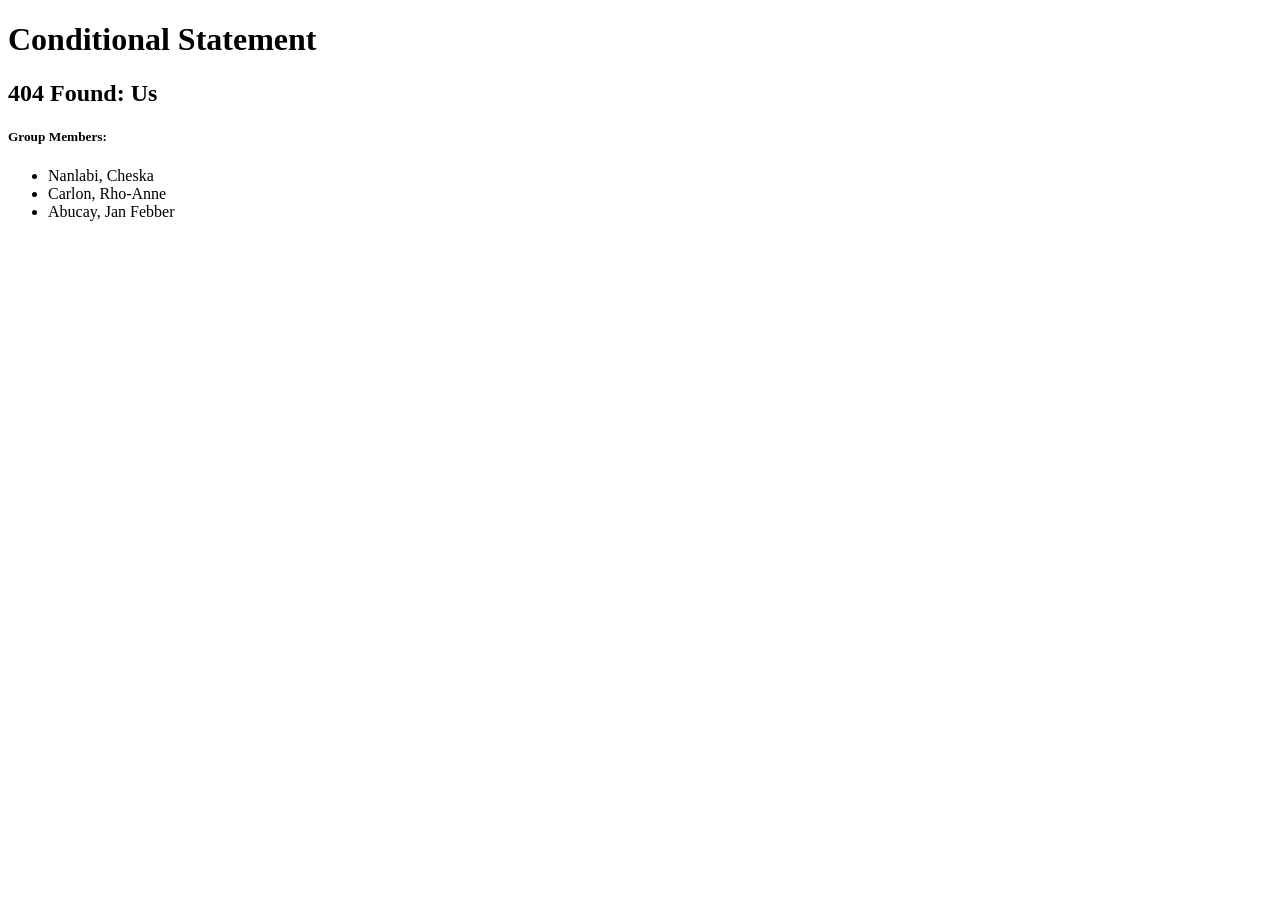
==== conditionalstatement.html @ 68e55dba "commit" ====
<!DOCTYPE html>
<html lang="en">
<head>
    <meta charset="UTF-8">
    <meta name="viewport" content="width=device-width, initial-scale=1.0">
    <title>Document</title>
</head>
<body>
    <h1>Conditional Statement </h1>
    <h2>404 Found: Us</h2>
    <h5> Group Members:</h5>
    <ul>
        <li>Nanlabi, Cheska </li>
        <li>Carlon, Rho-Anne </li>
        <li>Abucay, Jan Febber </li>
    </ul>
    <script src="conditionalstatement.js"> </script>
</body>
</html>
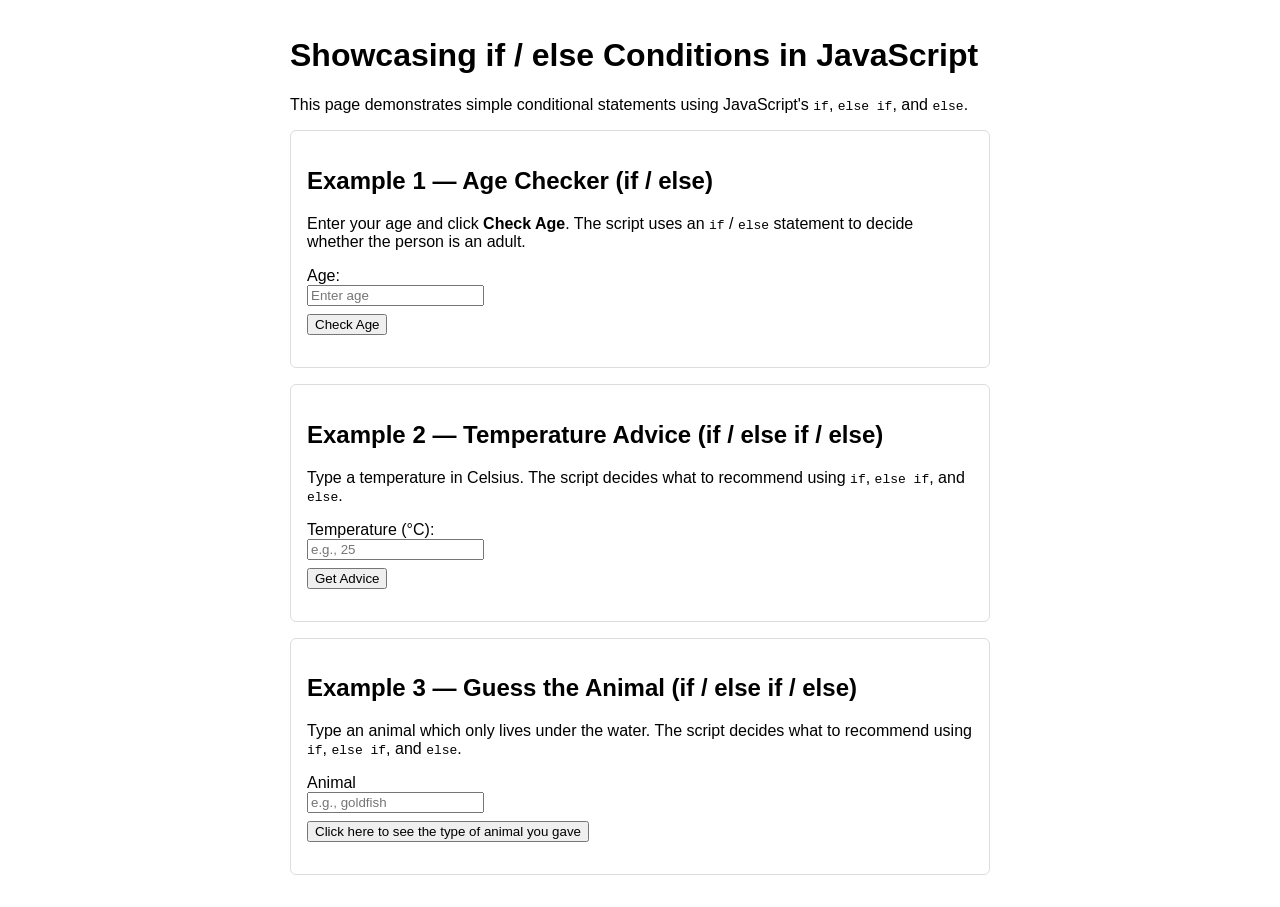
==== commit 7a020223: "Co-authored-by: Rho-Anne <Rho-Anne@users.noreply.github.com> Co-authored-by: jayjayobiasada <jayobia" ====
--- a/conditionalstatement.html
+++ b/conditionalstatement.html
@@ -3,17 +3,103 @@
 <head>
     <meta charset="UTF-8">
     <meta name="viewport" content="width=device-width, initial-scale=1.0">
-    <title>Document</title>
-</head>
-<body>
-    <h1>Conditional Statement </h1>
-    <h2>404 Found: Us</h2>
-    <h5> Group Members:</h5>
-    <ul>
-        <li>Nanlabi, Cheska </li>
-        <li>Carlon, Rho-Anne </li>
-        <li>Abucay, Jan Febber </li>
-    </ul>
+    <title>Conditional Statements Example</title>
+    <link rel="stylesheet" href="conditonalstatement.css">
+</head> 
+<body> 
+    <h1>Showcasing if / else Conditions in JavaScript</h1>
+    <p>This page demonstrates simple conditional statements using JavaScript's <code>if</code>, <code>else if</code>, and <code>else</code>.</p>
+
+    <!-- Example 1: Age Checker (if / else) -->
+    <section class="example">
+        <h2>Example 1 — Age Checker (if / else)</h2>
+        <p>Enter your age and click <strong>Check Age</strong>. The script uses an <code>if</code> / <code>else</code> statement to decide whether the person is an adult.</p>
+        <label for="ageInput">Age:</label>
+        <input id="ageInput" type="number" min="0" placeholder="Enter age" />
+        <button id="checkAgeBtn">Check Age</button>
+        <p class="result" id="ageResult" aria-live="polite"></p>
+    </section>
+
+    <!-- Example 2: Temperature Advice (if / else if / else) -->
+    <section class="example">
+        <h2>Example 2 — Temperature Advice (if / else if / else)</h2>
+        <p>Type a temperature in Celsius. The script decides what to recommend using <code>if</code>, <code>else if</code>, and <code>else</code>.</p>
+        <label for="tempInput">Temperature (°C):</label>
+        <input id="tempInput" type="number" placeholder="e.g., 25" />
+        <button id="tempBtn">Get Advice</button>
+        <p class="result" id="tempResult" aria-live="polite"></p>
+    </section>
+
+     <!-- Example 3: Guess the Animal (if / else if / else) --> 
+    <section class="example">
+        <h2>Example 3 — Guess the Animal (if / else if / else)</h2>
+        <p>Type an animal which only lives under the water. The script decides what to recommend using <code>if</code>, <code>else if</code>, and <code>else</code>.</p>
+        <label for="animalInput">Animal</label>
+        <input id="animalInput" type="text" placeholder="e.g., goldfish" />
+        <button id="animalBtn">Click here to see the type of animal you gave</button>
+        <p class="result" id="animalResult" aria-live="polite"></p>
+    </section>
+
     <script src="conditionalstatement.js"> </script>
+
+    <!--
+html - nanlabi
+    css - abucay  nuh gusto nyo background color ung umiilaw hhaaha violet gusto ko
+    js - carlon
+
+    gawin mona js rhoanne. umpisahan koba? para sundan mo nalang
+🐠 Fish
+
+Goldfish
+
+Salmon
+
+Tuna
+
+Clownfish
+
+Shark
+
+🐙 Sea Creatures
+
+Octopus
+
+Squid
+
+Jellyfish
+
+Sea anemone
+
+🐬 Marine Mammals
+
+Dolphin
+
+Whale
+
+Seal
+
+Sea otter
+
+🦐 Small Ocean Animals
+
+Shrimp
+
+Crab
+
+Lobster
+
+Krill
+
+🐢 Other Aquatic Animals
+
+Sea turtle
+
+Stingray
+
+Starfish
+
+Sea urchin
+  -->
+
 </body>
 </html>
--- a/conditonalstatement.css
+++ b/conditonalstatement.css
@@ -0,0 +1,23 @@
+body {
+     font-family: 'Segoe UI', Tahoma, Geneva, Verdana, sans-serif; 
+     padding: 1rem; 
+     max-width: 700px; 
+     margin: auto; 
+    }
+
+.example { 
+    border: 1px solid #ddd; 
+    padding: 1rem; 
+    margin: 1rem 0; 
+    border-radius: 6px; 
+}
+
+label, button { 
+    display: block; 
+    margin-top: 0.5rem; 
+}
+
+.result { 
+    margin-top: 0.5rem; 
+    font-weight: bold; 
+}
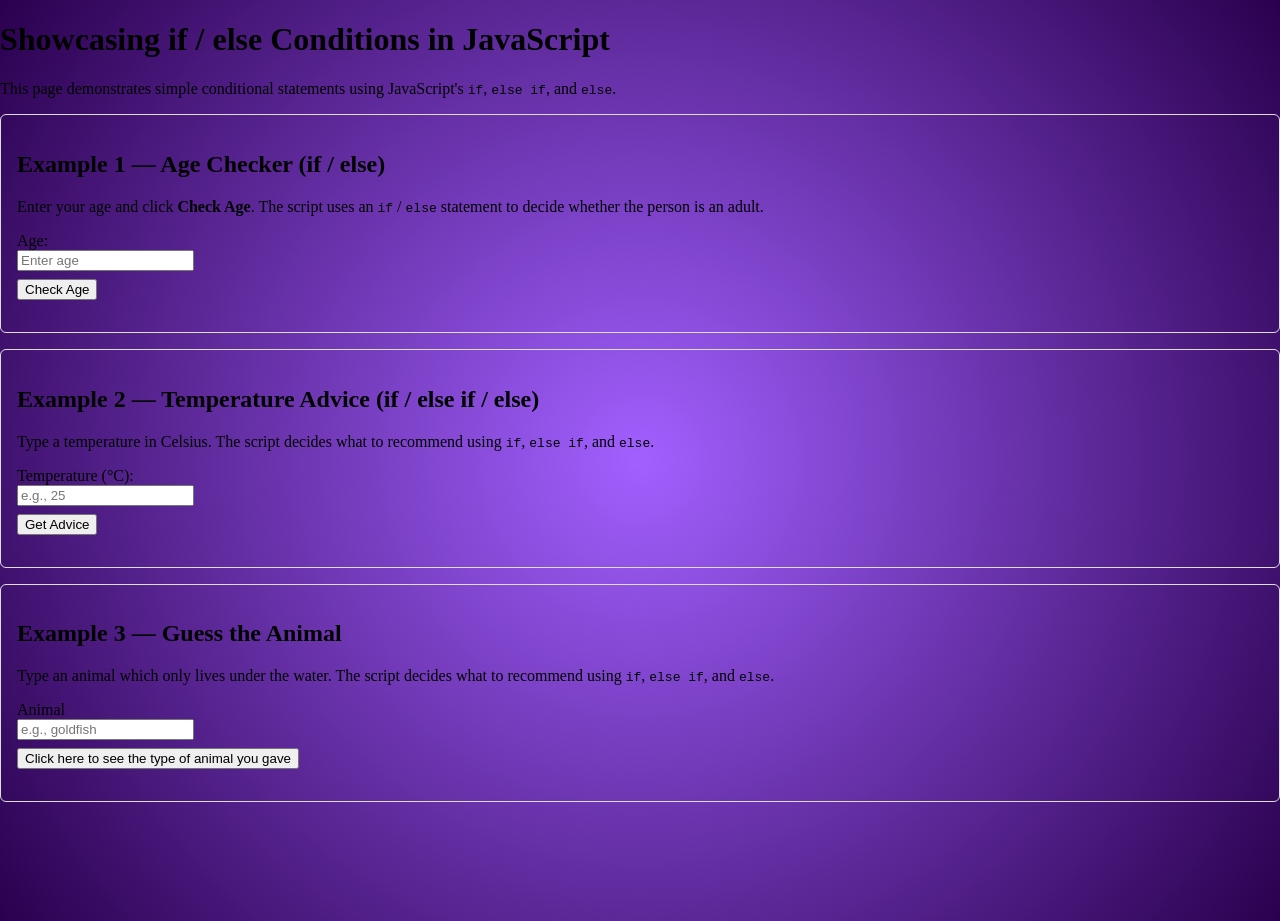
==== commit 9b313979: "grr" ====
--- a/conditionalstatement.html
+++ b/conditionalstatement.html
@@ -30,9 +30,9 @@
         <p class="result" id="tempResult" aria-live="polite"></p>
     </section>
 
-     <!-- Example 3: Guess the Animal (if / else if / else) --> 
+     <!-- Example 3: Guess the Animal  --> 
     <section class="example">
-        <h2>Example 3 — Guess the Animal (if / else if / else)</h2>
+        <h2>Example 3 — Guess the Animal</h2>
         <p>Type an animal which only lives under the water. The script decides what to recommend using <code>if</code>, <code>else if</code>, and <code>else</code>.</p>
         <label for="animalInput">Animal</label>
         <input id="animalInput" type="text" placeholder="e.g., goldfish" />
@@ -44,7 +44,7 @@
 
     <!--
 html - nanlabi
-    css - abucay  nuh gusto nyo background color ung umiilaw hhaaha violet gusto ko
+    css - abucay  nuh gusto nyo background color ung umiilaw hhaaha violet gusto ko gegge
     js - carlon
 
     gawin mona js rhoanne. umpisahan koba? para sundan mo nalang
--- a/conditonalstatement.css
+++ b/conditonalstatement.css
@@ -1,9 +1,9 @@
 body {
-     font-family: 'Segoe UI', Tahoma, Geneva, Verdana, sans-serif; 
-     padding: 1rem; 
-     max-width: 700px; 
-     margin: auto; 
-    }
+    margin: 0;
+    height: 100vh;
+    background: radial-gradient(circle at center, #a260ff 0%, #2a004e 100%);
+}
+
 
 .example { 
     border: 1px solid #ddd; 
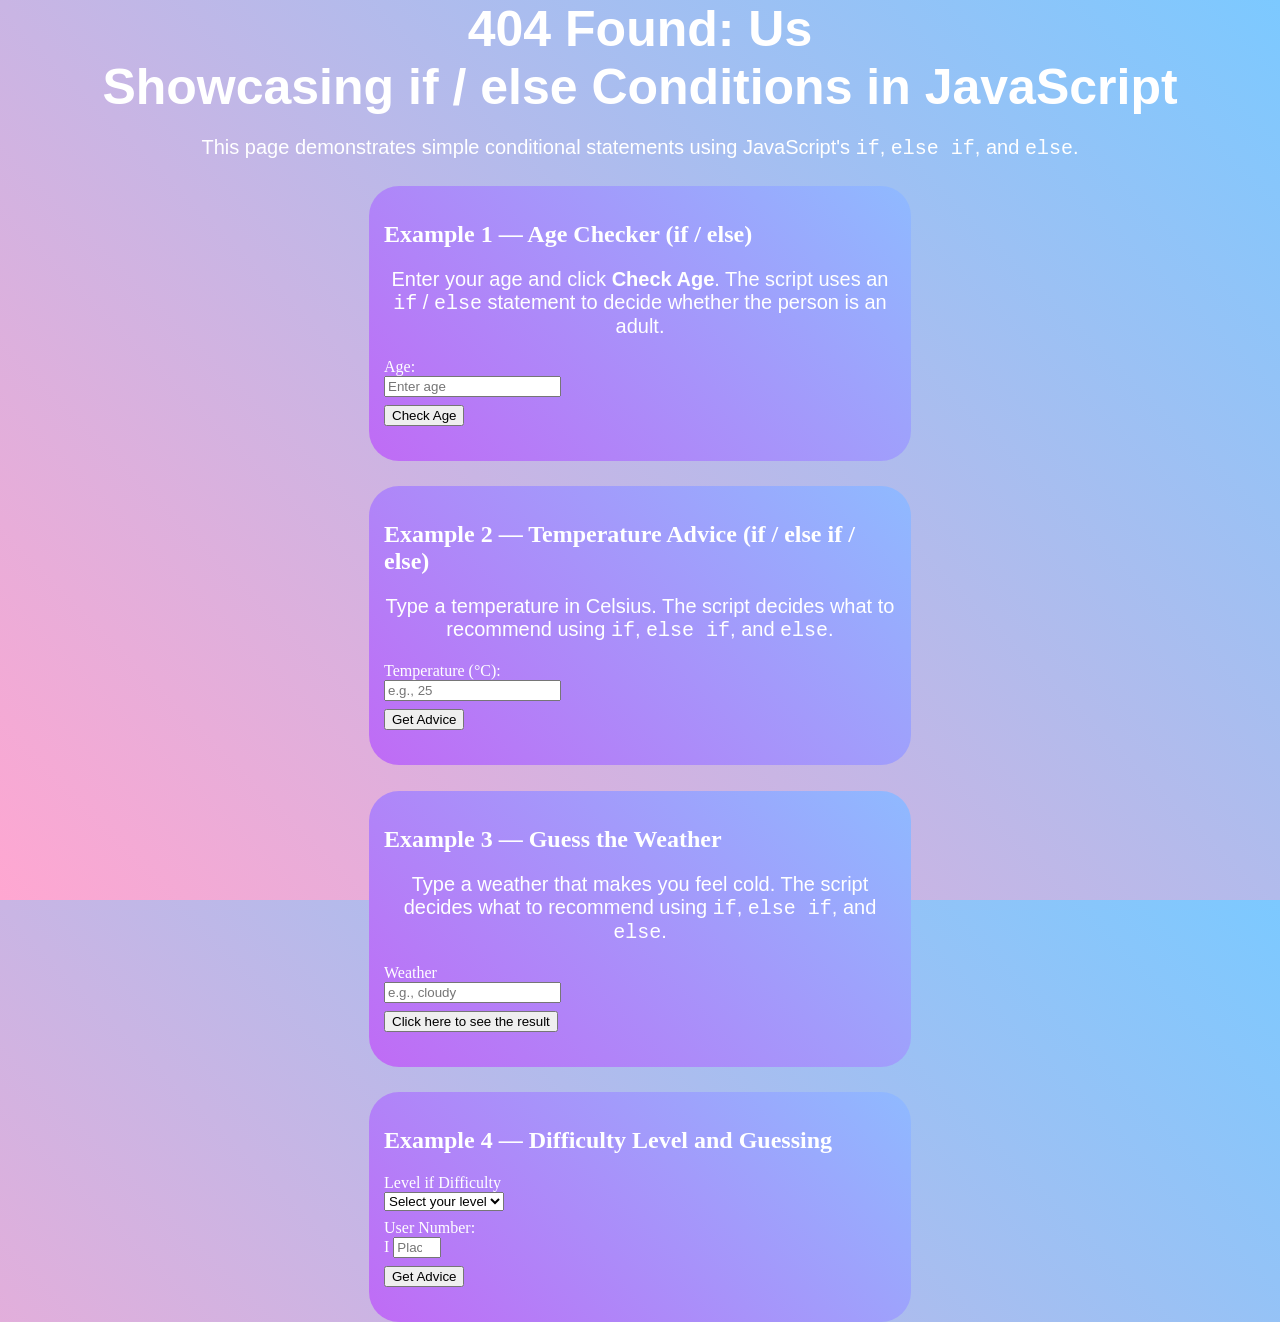
==== commit 6b7a9c13: "Co-authored-by: jayjayobiasada <jayobiasda@users.noreply.github.com> Co-authored-by: Rho-Anne <Rho-A" ====
--- a/conditionalstatement.html
+++ b/conditionalstatement.html
@@ -7,11 +7,13 @@
     <link rel="stylesheet" href="conditonalstatement.css">
 </head> 
 <body> 
-    <h1>Showcasing if / else Conditions in JavaScript</h1>
+    <h1>404 Found: Us</h1>
+    <h6>Showcasing if / else Conditions in JavaScript</h6>
     <p>This page demonstrates simple conditional statements using JavaScript's <code>if</code>, <code>else if</code>, and <code>else</code>.</p>
 
     <!-- Example 1: Age Checker (if / else) -->
-    <section class="example">
+    <div>
+        <section class="example1">
         <h2>Example 1 — Age Checker (if / else)</h2>
         <p>Enter your age and click <strong>Check Age</strong>. The script uses an <code>if</code> / <code>else</code> statement to decide whether the person is an adult.</p>
         <label for="ageInput">Age:</label>
@@ -19,9 +21,12 @@
         <button id="checkAgeBtn">Check Age</button>
         <p class="result" id="ageResult" aria-live="polite"></p>
     </section>
+    </div>
+    
 
     <!-- Example 2: Temperature Advice (if / else if / else) -->
-    <section class="example">
+    <div>
+        <section class="example2">
         <h2>Example 2 — Temperature Advice (if / else if / else)</h2>
         <p>Type a temperature in Celsius. The script decides what to recommend using <code>if</code>, <code>else if</code>, and <code>else</code>.</p>
         <label for="tempInput">Temperature (°C):</label>
@@ -29,22 +34,45 @@
         <button id="tempBtn">Get Advice</button>
         <p class="result" id="tempResult" aria-live="polite"></p>
     </section>
+    </div>
 
-     <!-- Example 3: Guess the Animal  --> 
-    <section class="example">
-        <h2>Example 3 — Guess the Animal</h2>
-        <p>Type an animal which only lives under the water. The script decides what to recommend using <code>if</code>, <code>else if</code>, and <code>else</code>.</p>
-        <label for="animalInput">Animal</label>
-        <input id="animalInput" type="text" placeholder="e.g., goldfish" />
-        <button id="animalBtn">Click here to see the type of animal you gave</button>
-        <p class="result" id="animalResult" aria-live="polite"></p>
+     <!-- Example 3: Guess the Weather  --> 
+    <div>
+        <section class="example3">
+        <h2>Example 3 — Guess the Weather</h2>
+        <p>Type a weather that makes you feel cold. The script decides what to recommend using <code>if</code>, <code>else if</code>, and <code>else</code>.</p>
+        <label for="weatherInput">Weather</label>
+        <input id="weatherInput" type="text" placeholder="e.g., cloudy" />
+        <button id="weatherBtn">Click here to see the result</button>
+        <p class="result" id="weatherResult" aria-live="polite"></p>
     </section>
+    </div>
+    
+    <!-- Example 4: Difficulty Level and Number Guessing -->
+    <div class="example4">
+        <h2>Example 4 — Difficulty Level and  Guessing</h2>
+        <label for="level">Level if Difficulty</label>
+        <select name="level" id="level" placeholder="Choose here!">
+        <option value="" disabled selected> Select your level</option>
+        <option value="easy">Easy</option>
+        <option value="normal">Normal</option>
+        <option value="hard">Hard</option>
+        </select>
+        <label for="userNum">User Number:</label>
+        I
+        <input id="userNum" type="number" min="1" max="10" placeholder="Place your number here" />
+        <button id="guessBtn">Get Advice</button>
+        <p class="result" id="guessResult" aria-live="polite"></p>
+    </div>
+
+       
+
 
     <script src="conditionalstatement.js"> </script>
 
     <!--
 html - nanlabi
-    css - abucay  nuh gusto nyo background color ung umiilaw hhaaha violet gusto ko gegge
+    css - abucay  
     js - carlon
 
     gawin mona js rhoanne. umpisahan koba? para sundan mo nalang
--- a/conditonalstatement.css
+++ b/conditonalstatement.css
@@ -1,9 +1,23 @@
 body {
     margin: 0;
     height: 100vh;
-    background: radial-gradient(circle at center, #a260ff 0%, #2a004e 100%);
+    background: linear-gradient(45deg, #ffa7d1, #7cc9ff);
+    color: white;
 }
-
+ 
+h1, h6 {
+    text-align: center;
+    font-family: 'Segoe UI', Tahoma, Geneva, Verdana, sans-serif;
+    font-size: 50px;
+    margin-top: 0%;
+    margin-bottom: 0%;
+}
+ 
+p{
+    text-align: center;
+    font-family: 'Segoe UI', Tahoma, Geneva, Verdana, sans-serif;
+    font-size: 20px;
+}
 
 .example { 
     border: 1px solid #ddd; 
@@ -15,9 +29,46 @@
 label, button { 
     display: block; 
     margin-top: 0.5rem; 
+    
 }
 
 .result { 
     margin-top: 0.5rem; 
     font-weight: bold; 
+}
+
+.example1 {
+    background: linear-gradient(45deg, #c06bf5, #8fbaff); /*etong kulay lang para sa lahat ng div*/
+    padding: 15px;
+    border-radius: 30px;
+    width: 40%;
+    margin: 0 auto;
+    margin-top: 2%;
+}
+
+.example2{
+    background: linear-gradient(45deg, #c06bf5, #8fbaff);
+    padding: 15px ;
+    border-radius: 30px;
+    width: 40%;
+    margin: 0 auto;
+    margin-top: 2%;
+}
+
+.example3{
+    background: linear-gradient(45deg, #c06bf5, #8fbaff);
+    padding: 15px;
+    border-radius: 30px;
+    width: 40%;
+    margin: 0 auto;
+    margin-top: 2%;
+}
+
+.example4 {
+    background: linear-gradient(45deg, #c06bf5, #8fbaff);
+    padding:15px;
+    border-radius:30px ;
+    width: 40%;
+    margin: 0 auto;
+    margin-top: 2%;
 }
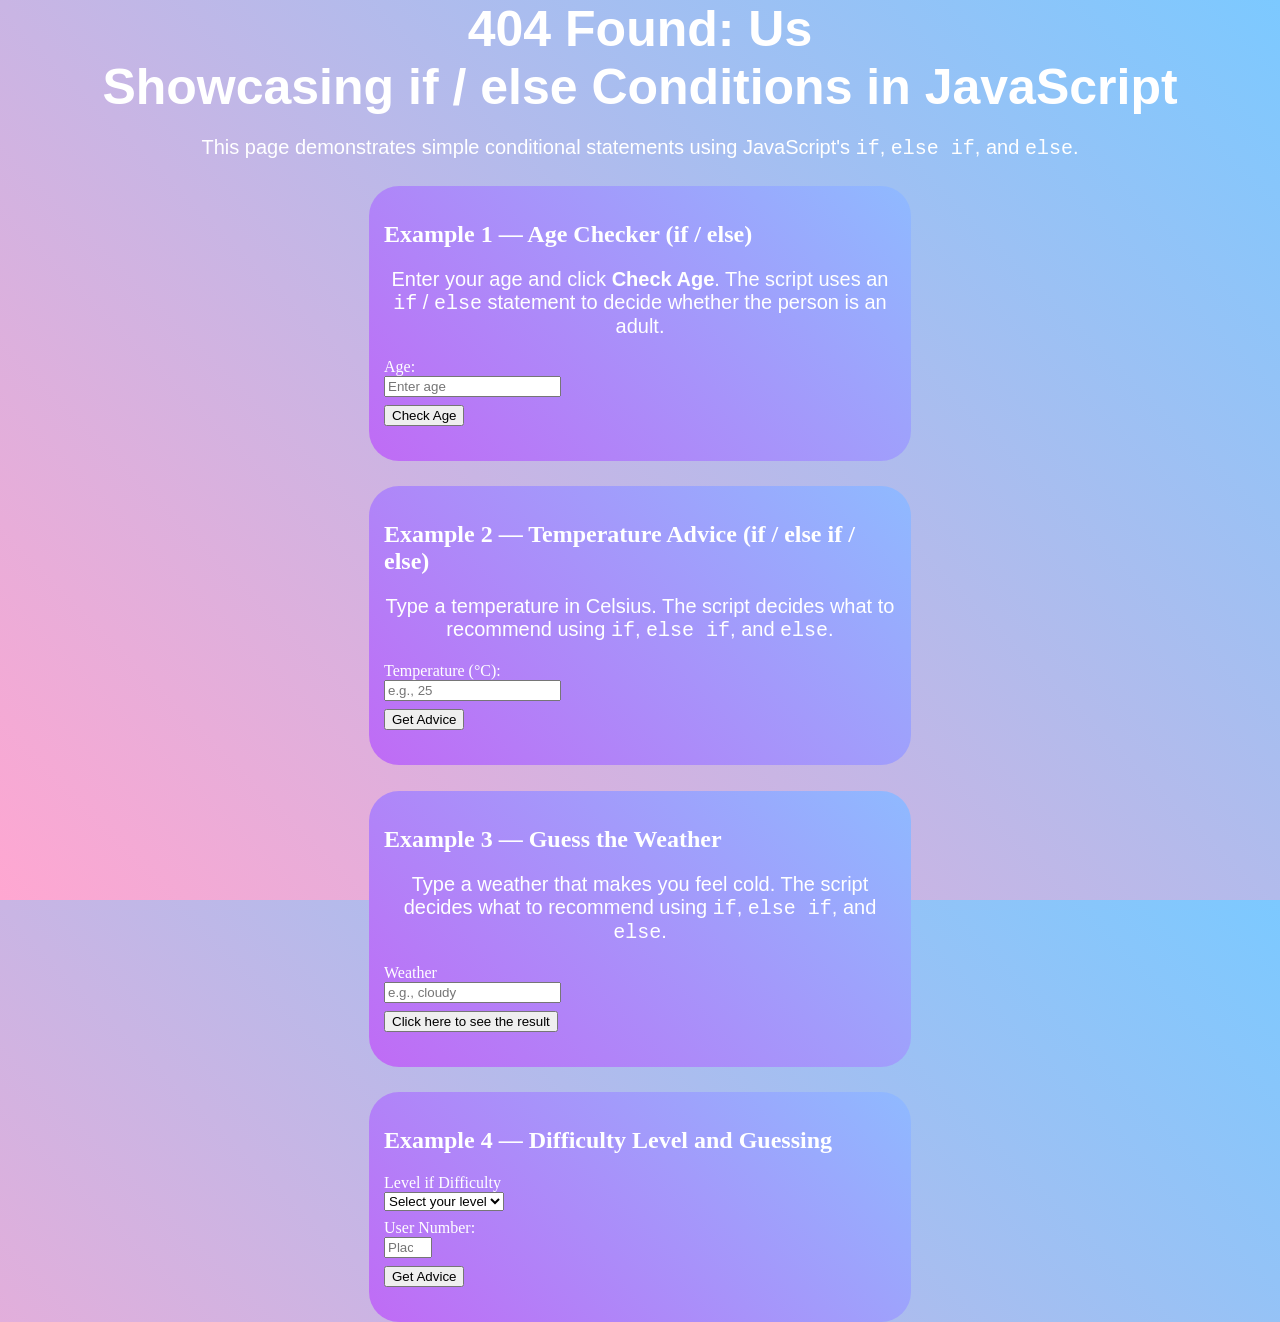
==== commit 4fddb2ee: "aray mo" ====
--- a/conditionalstatement.html
+++ b/conditionalstatement.html
@@ -59,7 +59,7 @@
         <option value="hard">Hard</option>
         </select>
         <label for="userNum">User Number:</label>
-        I
+        
         <input id="userNum" type="number" min="1" max="10" placeholder="Place your number here" />
         <button id="guessBtn">Get Advice</button>
         <p class="result" id="guessResult" aria-live="polite"></p>
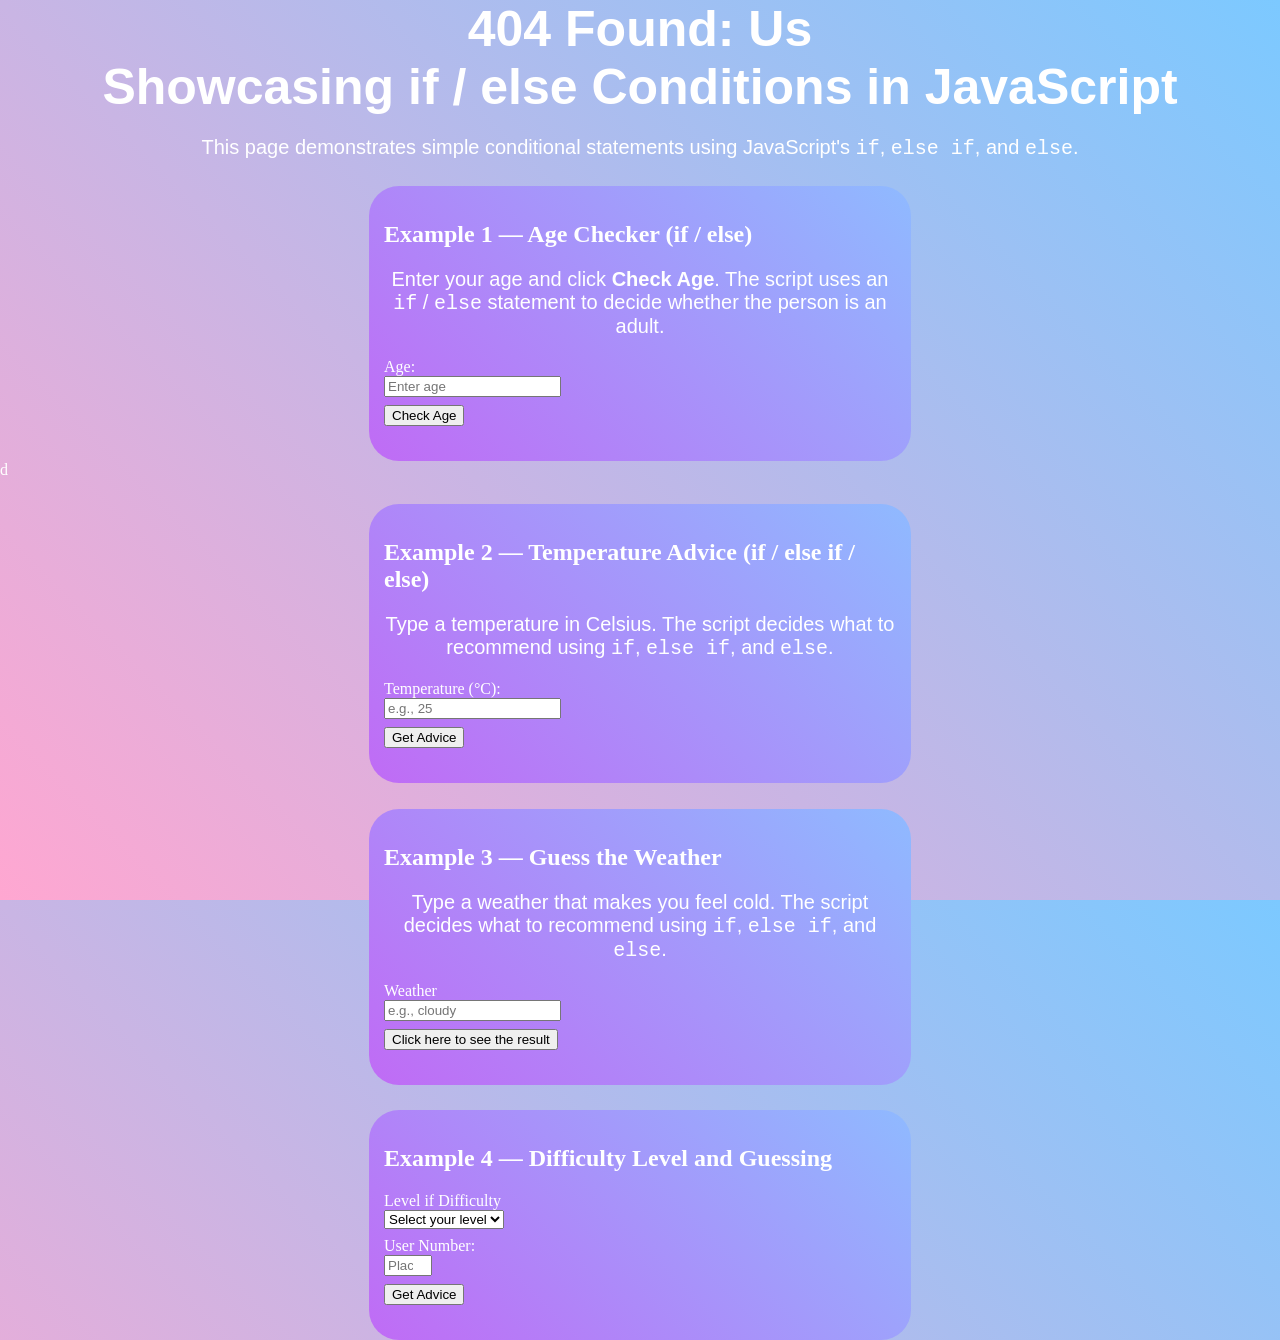
==== commit 79beddfd: "Co-authored-by: jayjayobiasada <jayobiasda@users.noreply.github.com> Co-authored-by: SirSeraspe <Sir" ====
--- a/conditionalstatement.html
+++ b/conditionalstatement.html
@@ -20,7 +20,7 @@
         <input id="ageInput" type="number" min="0" placeholder="Enter age" />
         <button id="checkAgeBtn">Check Age</button>
         <p class="result" id="ageResult" aria-live="polite"></p>
-    </section>
+    </section>d 
     </div>
     
 
@@ -59,7 +59,6 @@
         <option value="hard">Hard</option>
         </select>
         <label for="userNum">User Number:</label>
-        
         <input id="userNum" type="number" min="1" max="10" placeholder="Place your number here" />
         <button id="guessBtn">Get Advice</button>
         <p class="result" id="guessResult" aria-live="polite"></p>
